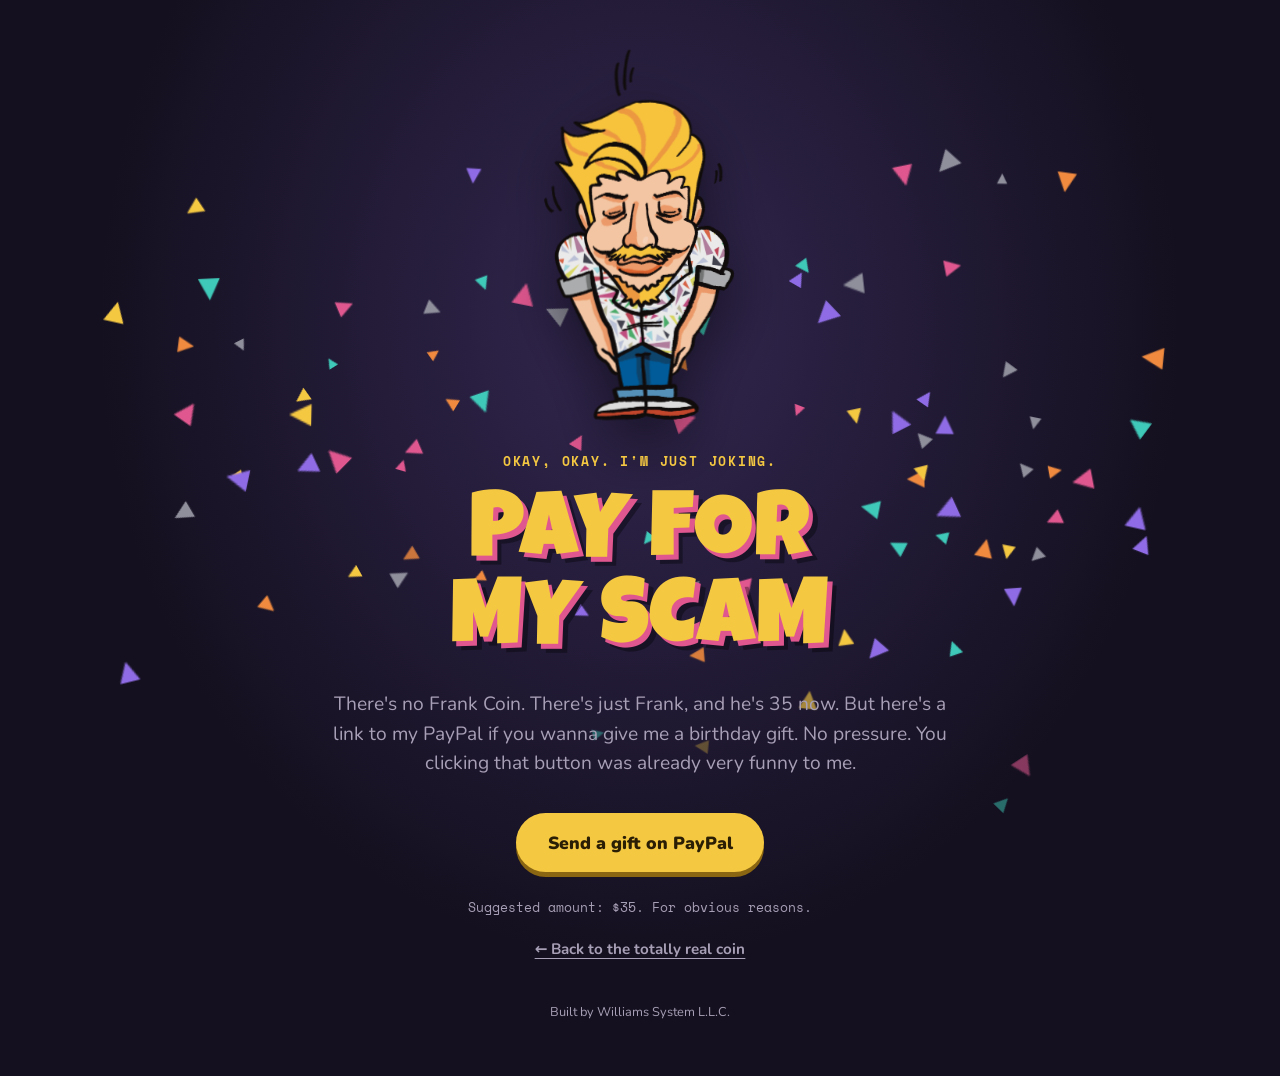
==== gotcha.html @ 5fcf13d9 "Frank Coin: joke meme-coin site for Frank's 35th birthday Landing page with fake tokenomics, chart, " ====
<!doctype html>
<html lang="en">
<head>
<meta charset="utf-8">
<meta name="viewport" content="width=device-width,initial-scale=1,viewport-fit=cover">
<title>Pay for my Scam — Frank Coin</title>
<meta name="description" content="Okay, I'm just joking. There's no Frank Coin. But here's my PayPal if you wanna give me a birthday gift.">
<meta property="og:type" content="website">
<meta property="og:title" content="Frank Coin ($FRANK) — 35th Anniversary Edition">
<meta property="og:description" content="The first cryptocurrency backed entirely by one 35-year-old man. Fully decentralized, except for the part where it's just Frank.">
<meta property="og:url" content="https://lwilliams027.github.io/frank-coin/gotcha.html">
<meta property="og:image" content="https://lwilliams027.github.io/frank-coin/assets/og.png">
<meta name="twitter:card" content="summary_large_image">
<link rel="icon" href="assets/favicon.png" type="image/png">
<link rel="preconnect" href="https://fonts.googleapis.com">
<link rel="preconnect" href="https://fonts.gstatic.com" crossorigin>
<link rel="stylesheet" href="https://fonts.googleapis.com/css2?family=Luckiest+Guy&family=Nunito:wght@400;700;900&family=Space+Mono:wght@400;700&display=swap">
<link rel="stylesheet" href="assets/style.css">
<style>html,body{height:100%}</style>
</head>
<body>

<main class="gift">
  <div class="confetti" id="confetti" aria-hidden="true"></div>
  <div class="gift-inner">
    <img class="gift-mascot" id="mascot" src="assets/frank.png" alt="Frank, bowing" width="1080" height="2023">
    <p class="eyebrow" data-rv>Okay, okay. I'm just joking.</p>
    <h1 class="display" data-rv>Pay for my Scam</h1>
    <p class="lede" data-rv>There's no Frank Coin. There's just Frank, and he's 35 now. But here's a link to my <span id="payWord">PayPal</span> if you wanna give me a birthday gift. No pressure. You clicking that button was already very funny to me.</p>
    <div class="pay-row">
      <a class="btn btn-gold btn-lg" id="paypalBtn" data-rv href="#">Send a gift on PayPal</a>
      <a class="btn btn-teal btn-lg" id="venmoBtn" data-rv href="#" hidden>Send a gift on Venmo</a>
    </div>
    <p class="fine" data-rv>Suggested amount: $35. For obvious reasons.</p>
    <a class="link" href="index.html" data-rv>← Back to the totally real coin</a>
    <p class="gift-credit" data-rv>Built by Williams System L.L.C.</p>
  </div>
</main>

<script src="https://cdnjs.cloudflare.com/ajax/libs/gsap/3.12.5/gsap.min.js"></script>
<script>
(function () {
  /* ====== SET THESE ====== */
  var PAYPAL_EMAIL = 'thebrickler@cunicul.us';
  var VENMO_HANDLE = '';   // e.g. 'Frank-Smith-1' from venmo.com/u/Frank-Smith-1 — leave empty to hide the Venmo button
  /* ======================= */

  var paypalBtn = document.getElementById('paypalBtn');
  paypalBtn.href = 'https://www.paypal.com/cgi-bin/webscr?cmd=_xclick&business=' + encodeURIComponent(PAYPAL_EMAIL) +
    '&item_name=' + encodeURIComponent("Frank's 35th birthday gift") + '&currency_code=USD';
  var venmoBtn = document.getElementById('venmoBtn');
  if (VENMO_HANDLE) {
    venmoBtn.href = 'https://venmo.com/u/' + encodeURIComponent(VENMO_HANDLE);
    venmoBtn.hidden = false;
    document.getElementById('payWord').textContent = 'PayPal or Venmo';
  }

  var reduce = window.matchMedia('(prefers-reduced-motion: reduce)').matches;
  if (typeof gsap === 'undefined' || reduce) return;

  var confetti = document.getElementById('confetti');
  var colors = ['#3EC9B8', '#E0578F', '#F08A3E', '#8F6CE6', '#F5C842', '#8f8f9c'];
  function burst() {
    var frag = document.createDocumentFragment(), pieces = [];
    for (var i = 0; i < 90; i++) {
      var d = document.createElement('span');
      d.className = 'piece';
      d.style.background = colors[i % colors.length];
      frag.appendChild(d); pieces.push(d);
    }
    confetti.appendChild(frag);
    var h = window.innerHeight;
    pieces.forEach(function (d) {
      var dx = gsap.utils.random(-520, 520), up = gsap.utils.random(220, 720);
      gsap.timeline({ onComplete: function () { d.remove(); } })
        .set(d, { x: 0, y: 0, rotation: gsap.utils.random(0, 360), scale: gsap.utils.random(.7, 1.6) })
        .to(d, { x: dx, y: -up, duration: gsap.utils.random(.6, 1), ease: 'power2.out' })
        .to(d, { y: h * .6, x: dx + gsap.utils.random(-90, 90), rotation: '+=' + gsap.utils.random(180, 720), duration: gsap.utils.random(1.4, 2.2), ease: 'power1.in' }, '-=0.15')
        .to(d, { opacity: 0, duration: .4 }, '-=0.4');
    });
  }

  gsap.timeline()
    .from('#mascot', { y: 240, scale: .5, opacity: 0, duration: .9, ease: 'back.out(1.4)' })
    .add(burst, '-=0.45')
    .from('[data-rv]', { y: 24, opacity: 0, duration: .5, stagger: .09, ease: 'power2.out' }, '-=0.5')
    .from('#paypalBtn, #venmoBtn:not([hidden])', { scale: .6, duration: .5, ease: 'back.out(2.5)' }, '-=0.35')
    .add(function () {
      gsap.to('#mascot', { y: -10, rotation: 1.5, duration: 2.4, yoyo: true, repeat: -1, ease: 'sine.inOut' });
    });
})();
</script>
</body>
</html>
---- assets/style.css ----
/* Frank Coin — shared styles */
:root{
  --bg:#14101f; --bg-2:#1d1730; --bg-3:#282047;
  --ink:#F7F1E6; --muted:#A79FB5; --line:rgba(247,241,230,.13);
  --gold:#F5C842; --gold-2:#D9A62A; --gold-shadow:#8a6612; --gold-ink:#2a1e05;
  --teal:#3EC9B8; --teal-ink:#062a26; --pink:#E0578F; --purple:#8F6CE6; --orange:#F08A3E; --up:#4ADE80;
  --c1:#B58819; --c2:#8F6CE6; --c3:#1E9E8F;
  --display:'Luckiest Guy','Impact','Arial Black',sans-serif;
  --body:'Nunito','Segoe UI',system-ui,sans-serif;
  --mono:'Space Mono','Consolas','Courier New',monospace;
  --gutter:clamp(16px,4vw,40px);
  color-scheme:dark;
}
html,body{background:var(--bg)}
body{margin:0;color:var(--ink);font-family:var(--body);font-size:17px;line-height:1.55;-webkit-font-smoothing:antialiased}
*,*::before,*::after{box-sizing:border-box}
img{max-width:100%;display:block}
a{color:inherit}
[hidden]{display:none!important}
:focus-visible{outline:3px solid var(--gold);outline-offset:3px;border-radius:6px}
.wrap{max-width:1120px;margin-inline:auto;padding-inline:var(--gutter)}
.display{font-family:var(--display);font-weight:400;line-height:.95;text-transform:uppercase;letter-spacing:.01em;text-wrap:balance;margin:0}
.mono{font-family:var(--mono);font-variant-numeric:tabular-nums}
.eyebrow{font:700 .8rem var(--mono);letter-spacing:.14em;text-transform:uppercase;color:var(--gold);margin:0 0 14px}
.lede{font-size:1.15rem;max-width:34em;color:var(--muted);margin:0}
.lede strong{color:var(--ink)}
section{padding-block:clamp(56px,8vw,96px)}
h2.display{font-size:clamp(34px,5.5vw,60px);color:var(--ink);text-shadow:.06em .06em 0 var(--purple);margin-bottom:12px}
.sub{color:var(--muted);max-width:40em;margin:0 0 36px}

/* buttons */
.btn{display:inline-flex;align-items:center;justify-content:center;gap:.5em;font:900 1rem var(--body);padding:.85em 1.5em;border-radius:999px;border:0;cursor:pointer;text-decoration:none;color:var(--ink);background:transparent;transition:transform .15s ease,box-shadow .15s ease;white-space:nowrap}
.btn-gold{background:var(--gold);color:var(--gold-ink);box-shadow:0 5px 0 var(--gold-shadow)}
.btn-gold:hover{transform:translateY(-2px);box-shadow:0 7px 0 var(--gold-shadow)}
.btn-gold:active{transform:translateY(3px);box-shadow:0 2px 0 var(--gold-shadow)}
.btn-teal{background:var(--teal);color:var(--teal-ink);box-shadow:0 5px 0 #1a6f64}
.btn-teal:hover{transform:translateY(-2px);box-shadow:0 7px 0 #1a6f64}
.btn-ghost{box-shadow:inset 0 0 0 2px var(--line)}
.btn-ghost:hover{box-shadow:inset 0 0 0 2px var(--gold);color:var(--gold)}
.btn-lg{font-size:1.1rem;padding:1em 1.8em}
.btn-sm{font-size:.9rem;padding:.6em 1.1em}
.link{background:none;border:0;color:var(--muted);font:700 .95rem var(--body);cursor:pointer;text-decoration:underline;text-underline-offset:4px;padding:8px;display:inline-block}
.link:hover{color:var(--gold)}

/* nav */
.nav{position:sticky;top:env(safe-area-inset-top,0px);z-index:20;background:rgba(20,16,31,.84);backdrop-filter:blur(12px);border-bottom:1px solid var(--line)}
.nav-inner{display:flex;align-items:center;gap:20px;min-height:66px}
.brand{display:flex;align-items:center;gap:10px;text-decoration:none;font-family:var(--display);font-size:1.35rem;letter-spacing:.02em;color:var(--gold)}
.brand b{color:var(--ink);font-weight:400}
.coin{--d:40px;width:var(--d);height:var(--d);border-radius:50%;flex:none;background:#3b2c62 url(frank.png) no-repeat;background-size:100% auto;background-position:0 calc(var(--d) * -.22);box-shadow:inset 0 0 0 3px var(--gold),inset 0 0 0 5px var(--gold-2),0 0 0 1px var(--gold-shadow),0 0 18px rgba(245,200,66,.35)}
.nav-links{display:flex;gap:22px;margin-left:auto;font-weight:700;font-size:.95rem}
.nav-links a{text-decoration:none;color:var(--muted)}
.nav-links a:hover{color:var(--gold)}
@media (max-width:760px){.nav-links{display:none}.nav-inner{justify-content:space-between}}

/* ticker */
.ticker{overflow:hidden;background:var(--gold);color:var(--gold-ink);border-bottom:3px solid var(--gold-shadow)}
.ticker-track{display:flex;width:max-content;gap:0}
.ticker-track span{font:700 .82rem var(--mono);letter-spacing:.06em;text-transform:uppercase;padding:9px 22px;border-right:2px solid rgba(42,30,5,.25);white-space:nowrap}
.ticker-track .up{color:#0d5a2a;font-style:normal}

/* hero */
.hero{display:grid;grid-template-columns:1.05fr .95fr;gap:32px;align-items:center;padding-block:clamp(32px,6vw,72px) clamp(24px,4vw,48px)}
.hero h1{font-size:clamp(64px,12vw,148px);color:var(--gold);text-shadow:.05em .05em 0 var(--purple),.1em .1em 0 rgba(0,0,0,.35)}
.hero h1 .w{display:inline-block}
.hero .lede{margin:20px 0 28px}
.cta-row{display:flex;flex-wrap:wrap;gap:14px;align-items:center}
.ca{display:flex;align-items:center;gap:10px;margin-top:26px;padding:8px 8px 8px 14px;border:1px dashed var(--line);border-radius:12px;background:var(--bg-2);max-width:100%}
.ca-label{font:700 .7rem var(--mono);letter-spacing:.12em;text-transform:uppercase;color:var(--muted);flex:none}
.ca code{font:.82rem var(--mono);color:var(--teal);overflow:hidden;text-overflow:ellipsis;white-space:nowrap;min-width:0}
.ca button{flex:none;font:900 .8rem var(--body);background:var(--bg-3);color:var(--ink);border:0;border-radius:8px;padding:8px 12px;cursor:pointer}
.ca button:hover{background:var(--purple)}
.hero-art{position:relative;display:grid;place-items:center;min-height:320px}
.rays{position:absolute;left:50%;top:50%;translate:-50% -50%;width:min(90%,520px);aspect-ratio:1;border-radius:50%;background:repeating-conic-gradient(from 0deg,rgba(245,200,66,.10) 0 9deg,transparent 9deg 18deg);mask:radial-gradient(closest-side,#000 40%,transparent 100%);-webkit-mask:radial-gradient(closest-side,#000 40%,transparent 100%)}
.glow{position:absolute;left:50%;top:50%;translate:-50% -50%;width:70%;aspect-ratio:1;border-radius:50%;background:radial-gradient(closest-side,rgba(245,200,66,.38),rgba(224,87,143,.12) 60%,transparent 100%);filter:blur(12px)}
.mascot{position:relative;height:clamp(340px,52vw,600px);width:auto;filter:drop-shadow(0 24px 30px rgba(0,0,0,.5))}
.caption{position:relative;font:.78rem var(--mono);color:var(--muted);text-align:center;margin:6px 0 0}
@media (max-width:820px){.hero{grid-template-columns:1fr}.hero-art{order:-1;min-height:0}.mascot{height:clamp(280px,60vw,380px)}}

/* stats */
.stats{display:grid;grid-template-columns:repeat(4,1fr);gap:2px;background:var(--line);border:1px solid var(--line);border-radius:18px;overflow:hidden;padding:0}
.stat{background:var(--bg-2);padding:22px 20px;display:grid;gap:4px}
.stat-label{font:700 .72rem var(--mono);letter-spacing:.12em;text-transform:uppercase;color:var(--muted)}
.stat-value{font:700 clamp(1.2rem,3vw,2rem) var(--mono);font-variant-numeric:tabular-nums;color:var(--ink);line-height:1.1;overflow-wrap:anywhere}
.stat-note{font-size:.85rem;color:var(--muted)}
.stat-note.up{color:var(--up);font-family:var(--mono);font-weight:700}
@media (max-width:760px){.stats{grid-template-columns:1fr 1fr}}

/* whitepaper */
.paper{display:grid;grid-template-columns:repeat(3,1fr);gap:20px}
.paper article{padding:24px;border-radius:16px;background:var(--bg-2);border:1px solid var(--line)}
.paper h3{font-family:var(--mono);font-size:.78rem;letter-spacing:.12em;text-transform:uppercase;color:var(--teal);margin:0 0 10px}
.paper p{margin:0;color:var(--muted)}
.paper p strong{color:var(--ink)}
@media (max-width:760px){.paper{grid-template-columns:1fr}}

/* chart */
.chart-card{background:var(--bg-2);border:1px solid var(--line);border-radius:18px;padding:22px 22px 14px}
.chart-head{display:flex;flex-wrap:wrap;justify-content:space-between;align-items:baseline;gap:10px;margin-bottom:6px}
.chart-head h3{margin:0;font:900 1.05rem var(--body)}
.chart-head .range{font:700 .75rem var(--mono);color:var(--muted);letter-spacing:.08em;text-transform:uppercase}
.chart-wrap{position:relative}
.chart-wrap svg{width:100%;height:auto;display:block;touch-action:pan-y}
.chart-wrap .axis{font:11px var(--mono);fill:var(--muted)}
.chart-wrap .grid{stroke:var(--line);stroke-width:1}
.chart-wrap .price{fill:none;stroke:var(--up);stroke-width:2;stroke-linejoin:round;stroke-linecap:round}
.chart-wrap .area{fill:url(#areaFill)}
.chart-wrap .endlabel{font:700 12px var(--mono);fill:var(--ink)}
.chart-wrap .cross{stroke:var(--muted);stroke-width:1;stroke-dasharray:3 3;opacity:0}
.tip{position:absolute;pointer-events:none;background:var(--bg-3);border:1px solid var(--line);padding:8px 10px;border-radius:8px;font:12px/1.4 var(--mono);color:var(--ink);transform:translate(-50%,calc(-100% - 12px));opacity:0;transition:opacity .12s;box-shadow:0 8px 24px rgba(0,0,0,.4);max-width:260px;width:max-content}
.tip b{color:var(--up)}
.tip em{display:block;font-style:normal;color:var(--muted);margin-top:2px}
.events{display:flex;flex-wrap:wrap;gap:8px 18px;margin:12px 0 0;padding:0;list-style:none;font-size:.85rem;color:var(--muted)}
.events li::before{content:"";display:inline-block;width:8px;height:8px;border-radius:50%;background:var(--bg-2);box-shadow:0 0 0 2px var(--up);margin-right:8px;vertical-align:1px}

/* tokenomics */
.tok{display:grid;grid-template-columns:auto 1fr;gap:40px;align-items:center;background:var(--bg-2);border:1px solid var(--line);border-radius:18px;padding:28px}
.donut{position:relative;width:min(100%,260px);aspect-ratio:1}
.donut svg{width:100%;height:100%;display:block}
.donut .center{position:absolute;inset:0;display:grid;place-content:center;text-align:center;line-height:1.1}
.donut .center .big{font:700 1.5rem var(--mono);color:var(--ink)}
.donut .center .small{font:700 .68rem var(--mono);letter-spacing:.1em;text-transform:uppercase;color:var(--muted);margin-top:4px}
.legend{list-style:none;margin:0;padding:0;display:grid;gap:10px}
.legend li{display:grid;grid-template-columns:14px 1fr auto;gap:12px;align-items:baseline;padding:12px 0;border-bottom:1px solid var(--line)}
.legend li:last-child{border-bottom:0}
.legend .sw{width:14px;height:14px;border-radius:4px;align-self:center}
.legend .name{font-weight:700}
.legend .name small{display:block;font-weight:400;color:var(--muted);font-size:.85rem}
.legend .val{font:700 1.05rem var(--mono);font-variant-numeric:tabular-nums}
@media (max-width:760px){.tok{grid-template-columns:1fr;justify-items:center}}

/* roadmap */
.road{list-style:none;margin:0;padding:0;display:grid;gap:0;position:relative}
.road::before{content:"";position:absolute;left:19px;top:20px;bottom:20px;width:2px;background:var(--line)}
.road li{display:grid;grid-template-columns:40px 1fr;gap:18px;padding:16px 0;position:relative}
.road .dot{width:40px;height:40px;border-radius:50%;display:grid;place-items:center;font:700 .85rem var(--mono);background:var(--bg-3);border:2px solid var(--line);color:var(--muted);position:relative;z-index:1}
.road li.done .dot{background:var(--up);border-color:var(--up);color:#062a12}
.road li.now .dot{background:var(--gold);border-color:var(--gold);color:var(--gold-ink);box-shadow:0 0 0 6px rgba(245,200,66,.2)}
.road h3{margin:6px 0 4px;font:900 1.15rem var(--body)}
.road p{margin:0;color:var(--muted)}
.pill{display:inline-block;font:700 .68rem var(--mono);letter-spacing:.1em;text-transform:uppercase;padding:3px 9px;border-radius:999px;margin-left:8px;vertical-align:middle;background:var(--bg-3);color:var(--muted)}
.road li.done .pill{background:rgba(74,222,128,.15);color:var(--up)}
.road li.now .pill{background:rgba(245,200,66,.18);color:var(--gold)}

/* how to buy */
.steps{display:grid;grid-template-columns:repeat(3,1fr);gap:20px}
.step{background:var(--bg-2);border:1px solid var(--line);border-radius:18px;padding:26px;display:grid;gap:10px;align-content:start}
.step .n{font-family:var(--display);font-size:2.6rem;color:var(--gold);text-shadow:.06em .06em 0 var(--purple);line-height:1}
.step h3{margin:0;font:900 1.2rem var(--body)}
.step p{margin:0;color:var(--muted)}
.step .btn{justify-self:start;margin-top:6px}
@media (max-width:760px){.steps{grid-template-columns:1fr}}

/* testimonials */
.quotes{display:grid;grid-template-columns:repeat(3,1fr);gap:20px}
.quote{padding:26px;border-radius:18px;background:var(--bg-2);border:1px solid var(--line);display:grid;gap:14px;margin:0}
.quote p{margin:0;font-size:1.2rem;font-weight:700;line-height:1.35}
.quote p::before{content:"\201C";color:var(--pink);font-family:var(--display);font-size:1.6em;line-height:0;margin-right:4px;vertical-align:-.2em}
.quote cite{font-style:normal;color:var(--muted);font-size:.9rem}
.quote .stars{color:var(--gold);letter-spacing:2px;font-size:.9rem}
@media (max-width:760px){.quotes{grid-template-columns:1fr}}

/* final cta */
.final{text-align:center;background:linear-gradient(180deg,var(--bg) 0%,var(--bg-2) 100%);border-top:1px solid var(--line)}
.final h2{text-shadow:.06em .06em 0 var(--pink)}
.final .lede{margin:0 auto 28px}

/* footer */
footer{border-top:1px solid var(--line);padding-block:36px calc(36px + env(safe-area-inset-bottom,0px));font-size:.85rem;color:var(--muted)}
footer .wrap{display:grid;gap:14px}
footer p{margin:0;max-width:70em}
footer .credit{color:var(--ink);font-weight:700}

/* toast */
.toast{position:fixed;left:50%;bottom:calc(24px + env(safe-area-inset-bottom,0px));translate:-50% 0;background:var(--gold);color:var(--gold-ink);font:900 .95rem var(--body);padding:12px 18px;border-radius:12px;box-shadow:0 10px 30px rgba(0,0,0,.4);opacity:0;pointer-events:none;z-index:60;white-space:nowrap}

/* gotcha page */
.gift{min-height:100%;display:grid;place-items:center;position:relative;background:radial-gradient(ellipse at 50% 30%,rgba(143,108,230,.25),transparent 60%),var(--bg);padding:calc(env(safe-area-inset-top,0px) + 40px) var(--gutter) calc(env(safe-area-inset-bottom,0px) + 40px)}
.gift-inner{position:relative;z-index:2;max-width:640px;margin:0 auto;text-align:center;display:grid;justify-items:center;gap:8px}
.gift-mascot{height:min(44vh,420px);width:auto;filter:drop-shadow(0 24px 30px rgba(0,0,0,.5));margin-bottom:8px}
.gift h1{font-size:clamp(44px,9vw,92px);color:var(--gold);text-shadow:.05em .05em 0 var(--pink),.1em .1em 0 rgba(0,0,0,.35)}
.gift .lede{margin:14px 0 26px;font-size:1.2rem}
.pay-row{display:flex;flex-wrap:wrap;justify-content:center;gap:14px}
.fine{font:.8rem var(--mono);color:var(--muted);margin:18px 0 6px}
.confetti{position:fixed;inset:0;overflow:hidden;pointer-events:none;z-index:1}
.piece{position:absolute;left:50%;top:60%;width:14px;height:14px;clip-path:polygon(50% 0,100% 100%,0 100%);will-change:transform}
.gift-credit{position:relative;z-index:2;margin-top:28px;font-size:.8rem;color:var(--muted)}

@media (prefers-reduced-motion:reduce){
  .btn{transition:none}
  .ticker-track{flex-wrap:wrap;width:auto}
}
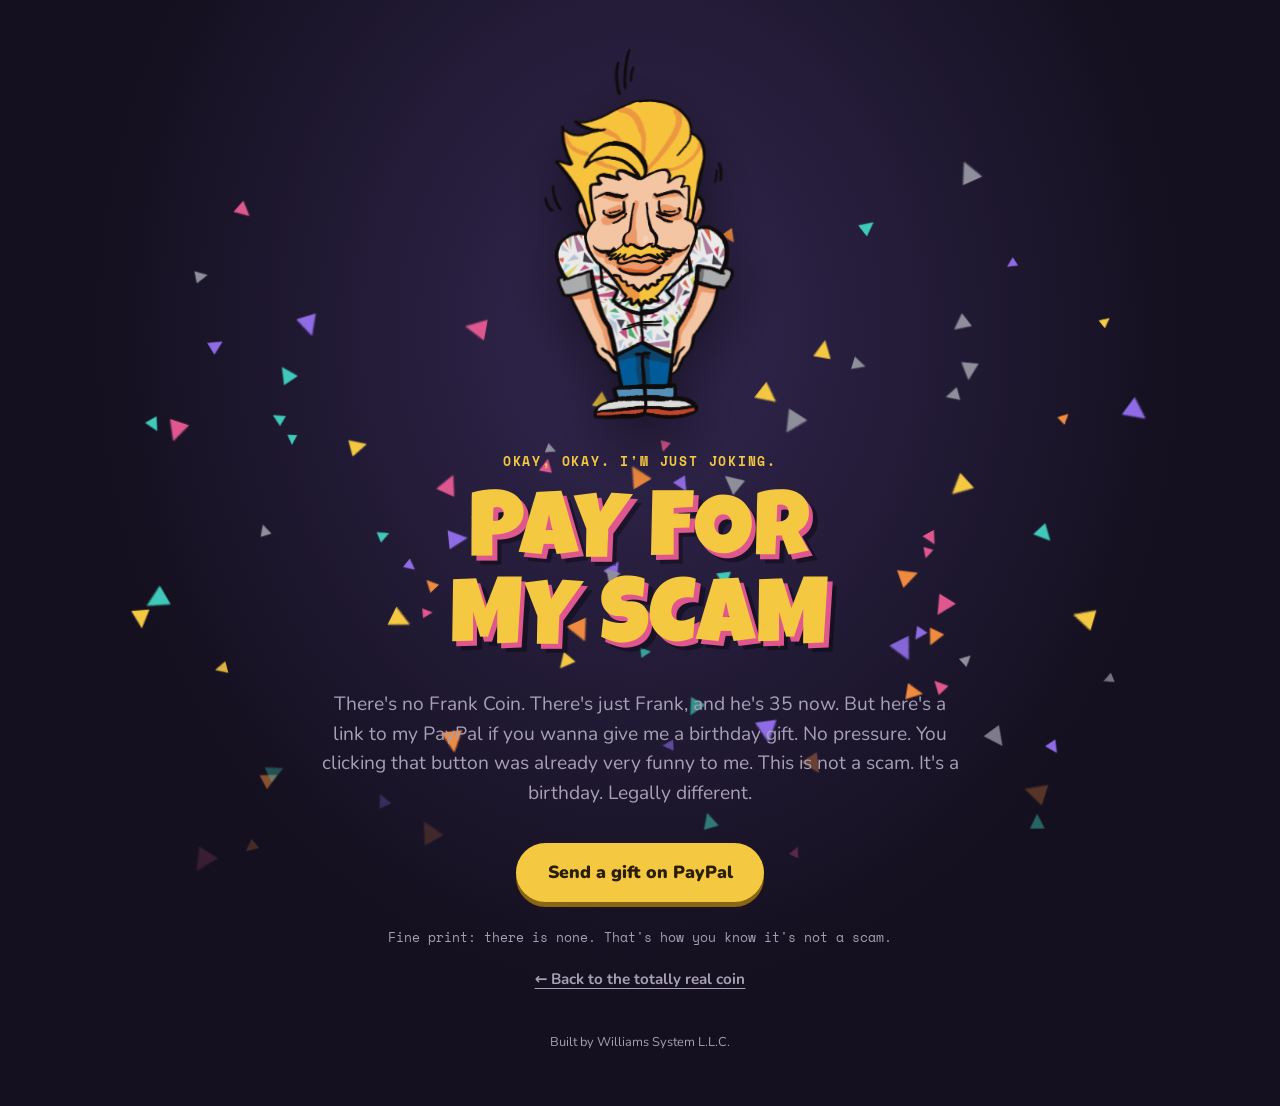
==== commit 78f74d9a: "﻿Add not-a-scam jokes and drop the suggested amount Ticker lines, hero trust badges, a Trust & Safet" ====
--- a/gotcha.html
+++ b/gotcha.html
@@ -4,7 +4,7 @@
 <meta charset="utf-8">
 <meta name="viewport" content="width=device-width,initial-scale=1,viewport-fit=cover">
 <title>Pay for my Scam — Frank Coin</title>
-<meta name="description" content="Okay, I'm just joking. There's no Frank Coin. But here's my PayPal if you wanna give me a birthday gift.">
+<meta name="description" content="Okay, I'm just joking. There's no Frank Coin. But here's my PayPal if you wanna give me a birthday gift. Not a scam.">
 <meta property="og:type" content="website">
 <meta property="og:title" content="Frank Coin ($FRANK) — 35th Anniversary Edition">
 <meta property="og:description" content="The first cryptocurrency backed entirely by one 35-year-old man. Fully decentralized, except for the part where it's just Frank.">
@@ -26,12 +26,12 @@
     <img class="gift-mascot" id="mascot" src="assets/frank.png" alt="Frank, bowing" width="1080" height="2023">
     <p class="eyebrow" data-rv>Okay, okay. I'm just joking.</p>
     <h1 class="display" data-rv>Pay for my Scam</h1>
-    <p class="lede" data-rv>There's no Frank Coin. There's just Frank, and he's 35 now. But here's a link to my <span id="payWord">PayPal</span> if you wanna give me a birthday gift. No pressure. You clicking that button was already very funny to me.</p>
+    <p class="lede" data-rv>There's no Frank Coin. There's just Frank, and he's 35 now. But here's a link to my <span id="payWord">PayPal</span> if you wanna give me a birthday gift. No pressure. You clicking that button was already very funny to me. This is not a scam. It's a birthday. Legally different.</p>
     <div class="pay-row">
       <a class="btn btn-gold btn-lg" id="paypalBtn" data-rv href="#">Send a gift on PayPal</a>
       <a class="btn btn-teal btn-lg" id="venmoBtn" data-rv href="#" hidden>Send a gift on Venmo</a>
     </div>
-    <p class="fine" data-rv>Suggested amount: $35. For obvious reasons.</p>
+    <p class="fine" data-rv>Fine print: there is none. That's how you know it's not a scam.</p>
     <a class="link" href="index.html" data-rv>← Back to the totally real coin</a>
     <p class="gift-credit" data-rv>Built by Williams System L.L.C.</p>
   </div>
--- a/assets/style.css
+++ b/assets/style.css
@@ -151,6 +151,24 @@
 .step .btn{justify-self:start;margin-top:6px}
 @media (max-width:760px){.steps{grid-template-columns:1fr}}
 
+/* trust & safety */
+.trust{display:flex;flex-wrap:wrap;gap:10px;margin:0 0 14px;padding:0;list-style:none}
+.hero-trust{margin:18px 0 0}
+.badge{display:inline-flex;align-items:center;gap:8px;font:700 .74rem var(--mono);letter-spacing:.06em;text-transform:uppercase;padding:7px 13px;border-radius:999px;border:1px solid var(--line);background:var(--bg-2);color:var(--ink)}
+.badge::before{content:"\2713";color:var(--up);font-weight:900}
+.footnotes{font:.72rem/1.7 var(--mono);color:var(--muted);margin:0 0 28px;padding:0;list-style:none}
+.faq{display:grid;gap:10px}
+.faq details{background:var(--bg-2);border:1px solid var(--line);border-radius:14px;padding:0 22px}
+.faq details[open]{border-color:rgba(245,200,66,.45)}
+.faq summary{cursor:pointer;list-style:none;display:flex;justify-content:space-between;align-items:center;gap:16px;padding:18px 0;font:900 1.05rem var(--body)}
+.faq summary::-webkit-details-marker{display:none}
+.faq summary::after{content:"+";font-family:var(--display);font-size:1.5rem;line-height:1;color:var(--gold);flex:none;transition:transform .2s}
+.faq details[open] summary::after{transform:rotate(45deg)}
+.faq details p{margin:0 0 20px;color:var(--muted)}
+.faq .muted{color:var(--muted);font-size:.9em}
+footer .fineprint{font-size:.68rem;line-height:1.55;color:rgba(167,159,181,.7);max-width:84em}
+footer .fineprint strong{color:rgba(167,159,181,.9)}
+
 /* testimonials */
 .quotes{display:grid;grid-template-columns:repeat(3,1fr);gap:20px}
 .quote{padding:26px;border-radius:18px;background:var(--bg-2);border:1px solid var(--line);display:grid;gap:14px;margin:0}
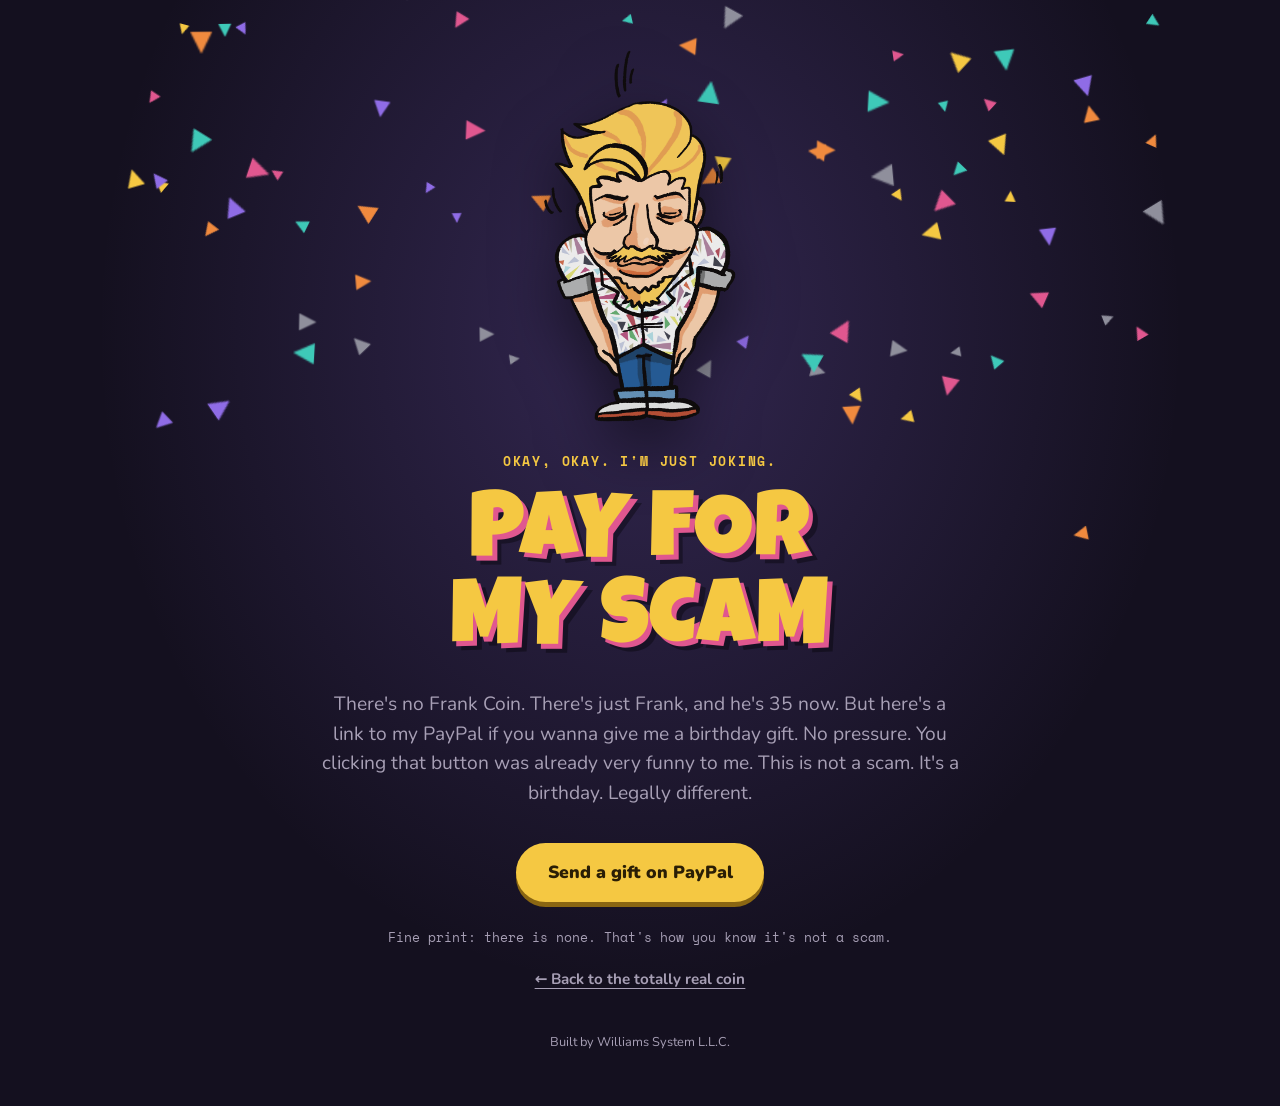
==== commit 0407dd86: "Rebuild the not-a-scam section and optimize for phones Certified-not-a-scam seal that stamps in on s" ====
--- a/gotcha.html
+++ b/gotcha.html
@@ -23,7 +23,7 @@
 <main class="gift">
   <div class="confetti" id="confetti" aria-hidden="true"></div>
   <div class="gift-inner">
-    <img class="gift-mascot" id="mascot" src="assets/frank.png" alt="Frank, bowing" width="1080" height="2023">
+    <img class="gift-mascot" id="mascot" src="assets/frank.png" alt="Frank, bowing" width="720" height="1349">
     <p class="eyebrow" data-rv>Okay, okay. I'm just joking.</p>
     <h1 class="display" data-rv>Pay for my Scam</h1>
     <p class="lede" data-rv>There's no Frank Coin. There's just Frank, and he's 35 now. But here's a link to my <span id="payWord">PayPal</span> if you wanna give me a birthday gift. No pressure. You clicking that button was already very funny to me. This is not a scam. It's a birthday. Legally different.</p>
--- a/assets/style.css
+++ b/assets/style.css
@@ -63,11 +63,12 @@
 .hero{display:grid;grid-template-columns:1.05fr .95fr;gap:32px;align-items:center;padding-block:clamp(32px,6vw,72px) clamp(24px,4vw,48px)}
 .hero h1{font-size:clamp(64px,12vw,148px);color:var(--gold);text-shadow:.05em .05em 0 var(--purple),.1em .1em 0 rgba(0,0,0,.35)}
 .hero h1 .w{display:inline-block}
+.hero-copy,.hero-art{min-width:0}
 .hero .lede{margin:20px 0 28px}
 .cta-row{display:flex;flex-wrap:wrap;gap:14px;align-items:center}
 .ca{display:flex;align-items:center;gap:10px;margin-top:26px;padding:8px 8px 8px 14px;border:1px dashed var(--line);border-radius:12px;background:var(--bg-2);max-width:100%}
 .ca-label{font:700 .7rem var(--mono);letter-spacing:.12em;text-transform:uppercase;color:var(--muted);flex:none}
-.ca code{font:.82rem var(--mono);color:var(--teal);overflow:hidden;text-overflow:ellipsis;white-space:nowrap;min-width:0}
+.ca code{font:.82rem var(--mono);color:var(--teal);overflow:hidden;text-overflow:ellipsis;white-space:nowrap;min-width:0;flex:1 1 0%}
 .ca button{flex:none;font:900 .8rem var(--body);background:var(--bg-3);color:var(--ink);border:0;border-radius:8px;padding:8px 12px;cursor:pointer}
 .ca button:hover{background:var(--purple)}
 .hero-art{position:relative;display:grid;place-items:center;min-height:320px}
@@ -106,6 +107,8 @@
 .chart-wrap .price{fill:none;stroke:var(--up);stroke-width:2;stroke-linejoin:round;stroke-linecap:round}
 .chart-wrap .area{fill:url(#areaFill)}
 .chart-wrap .endlabel{font:700 12px var(--mono);fill:var(--ink)}
+.chart-wrap svg.compact .axis{font-size:13px}
+.chart-wrap svg.compact .endlabel{font-size:14px}
 .chart-wrap .cross{stroke:var(--muted);stroke-width:1;stroke-dasharray:3 3;opacity:0}
 .tip{position:absolute;pointer-events:none;background:var(--bg-3);border:1px solid var(--line);padding:8px 10px;border-radius:8px;font:12px/1.4 var(--mono);color:var(--ink);transform:translate(-50%,calc(-100% - 12px));opacity:0;transition:opacity .12s;box-shadow:0 8px 24px rgba(0,0,0,.4);max-width:260px;width:max-content}
 .tip b{color:var(--up)}
@@ -156,16 +159,45 @@
 .hero-trust{margin:18px 0 0}
 .badge{display:inline-flex;align-items:center;gap:8px;font:700 .74rem var(--mono);letter-spacing:.06em;text-transform:uppercase;padding:7px 13px;border-radius:999px;border:1px solid var(--line);background:var(--bg-2);color:var(--ink)}
 .badge::before{content:"\2713";color:var(--up);font-weight:900}
-.footnotes{font:.72rem/1.7 var(--mono);color:var(--muted);margin:0 0 28px;padding:0;list-style:none}
-.faq{display:grid;gap:10px}
-.faq details{background:var(--bg-2);border:1px solid var(--line);border-radius:14px;padding:0 22px}
-.faq details[open]{border-color:rgba(245,200,66,.45)}
-.faq summary{cursor:pointer;list-style:none;display:flex;justify-content:space-between;align-items:center;gap:16px;padding:18px 0;font:900 1.05rem var(--body)}
-.faq summary::-webkit-details-marker{display:none}
-.faq summary::after{content:"+";font-family:var(--display);font-size:1.5rem;line-height:1;color:var(--gold);flex:none;transition:transform .2s}
-.faq details[open] summary::after{transform:rotate(45deg)}
-.faq details p{margin:0 0 20px;color:var(--muted)}
-.faq .muted{color:var(--muted);font-size:.9em}
+.notscam{display:grid;grid-template-columns:260px 1fr;gap:36px;align-items:center;background:var(--bg-2);border:1px solid var(--line);border-radius:18px;padding:32px;margin-bottom:28px}
+.seal-wrap{width:240px;max-width:100%;margin:0 auto;rotate:-12deg;filter:drop-shadow(0 10px 24px rgba(245,200,66,.25))}
+.seal{width:100%;height:auto;display:block}
+.seal-text{font:700 14px var(--mono);letter-spacing:.08em;fill:var(--gold)}
+.seal-check{font:900 44px var(--body);fill:var(--up)}
+.seal-big{font-family:var(--display);font-size:38px;fill:var(--gold)}
+.seal-small{font:700 9px var(--mono);letter-spacing:.12em;fill:var(--muted)}
+.counter{display:grid;gap:8px;justify-items:start;min-width:0}
+.counter .stat-label{margin:0}
+.count-num{margin:0;font:700 clamp(3rem,8vw,5rem)/1 var(--mono);color:var(--ink)}
+.count-num span{display:inline-block}
+.count-note{margin:0 0 6px;color:var(--muted);max-width:32em}
+.cloud{display:flex;flex-wrap:wrap;gap:6px}
+.mini{font:700 .68rem var(--mono);letter-spacing:.06em;text-transform:uppercase;padding:4px 9px;border-radius:999px;background:rgba(74,222,128,.14);color:var(--up);display:inline-block}
+@media (max-width:760px){.notscam{grid-template-columns:1fr;justify-items:center;text-align:center}.counter{justify-items:center}.cloud{justify-content:center}}
+.check{list-style:none;margin:0 0 28px;padding:0;border:1px solid var(--line);border-radius:18px;overflow:hidden;background:var(--bg-2)}
+.check li{display:grid;grid-template-columns:1fr 1.5fr auto;gap:16px;align-items:center;padding:14px 22px;border-top:1px solid var(--line)}
+.check li:first-child{border-top:0}
+.check li.head{font:700 .72rem var(--mono);letter-spacing:.12em;text-transform:uppercase;color:var(--muted);background:var(--bg-3)}
+.check .flag{font-weight:800}
+.check .ans{color:var(--muted)}
+.check .verdict{display:inline-flex;align-items:center;gap:6px;font:700 .72rem var(--mono);letter-spacing:.08em;text-transform:uppercase;padding:6px 12px;border-radius:999px;background:rgba(74,222,128,.14);color:var(--up);justify-self:end;white-space:nowrap}
+.check .verdict::before{content:"\2713"}
+.check li.total{background:rgba(245,200,66,.08)}
+.check li.total .flag{color:var(--gold)}
+@media (max-width:760px){
+  .check li{grid-template-columns:1fr auto;gap:6px 12px}
+  .check .flag{grid-row:1;grid-column:1}
+  .check .verdict{grid-row:1;grid-column:2}
+  .check .ans{grid-row:2;grid-column:1 / -1}
+  .check li.head span:nth-child(2){display:none}
+}
+.qa{display:grid;grid-template-columns:repeat(2,1fr);gap:16px}
+.qa-card{background:var(--bg-2);border:1px solid var(--line);border-radius:16px;padding:22px 24px}
+.qa-card h3{margin:0 0 8px;font:900 1.05rem var(--body)}
+.qa-card h3::before{content:"Q. ";color:var(--pink);font-family:var(--display);font-weight:400}
+.qa-card p{margin:0;color:var(--muted)}
+.qa-card p::before{content:"A. ";color:var(--gold);font-family:var(--display)}
+@media (max-width:760px){.qa{grid-template-columns:1fr}}
 footer .fineprint{font-size:.68rem;line-height:1.55;color:rgba(167,159,181,.7);max-width:84em}
 footer .fineprint strong{color:rgba(167,159,181,.9)}
 
@@ -204,6 +236,32 @@
 .piece{position:absolute;left:50%;top:60%;width:14px;height:14px;clip-path:polygon(50% 0,100% 100%,0 100%);will-change:transform}
 .gift-credit{position:relative;z-index:2;margin-top:28px;font-size:.8rem;color:var(--muted)}
 
+/* phones */
+@media (max-width:760px){
+  body{font-size:16px}
+  section{padding-block:48px}
+  .nav-inner{min-height:60px}
+  .btn{-webkit-tap-highlight-color:transparent}
+  .btn-sm{min-height:40px}
+  .btn-lg{white-space:normal;text-align:center}
+  .hero{padding-block:12px 24px;gap:14px}
+  .hero .lede{margin:14px 0 22px}
+  .cta-row .btn-lg{width:100%}
+  .ca{margin-top:20px}
+  .chart-card{padding:14px 12px 10px}
+  .events{font-size:.8rem}
+  .tok{padding:20px;gap:24px}
+  .notscam{padding:22px 18px;gap:22px}
+  .seal-wrap{width:200px}
+  .check li{padding:12px 16px}
+  .qa-card,.step,.quote,.paper article{padding:20px}
+  .final .btn-lg{width:100%}
+  .gift-mascot{height:min(32vh,300px)}
+  .gift .lede{font-size:1.05rem}
+  .pay-row{width:100%}
+  .pay-row .btn-lg{width:100%}
+}
+
 @media (prefers-reduced-motion:reduce){
   .btn{transition:none}
   .ticker-track{flex-wrap:wrap;width:auto}
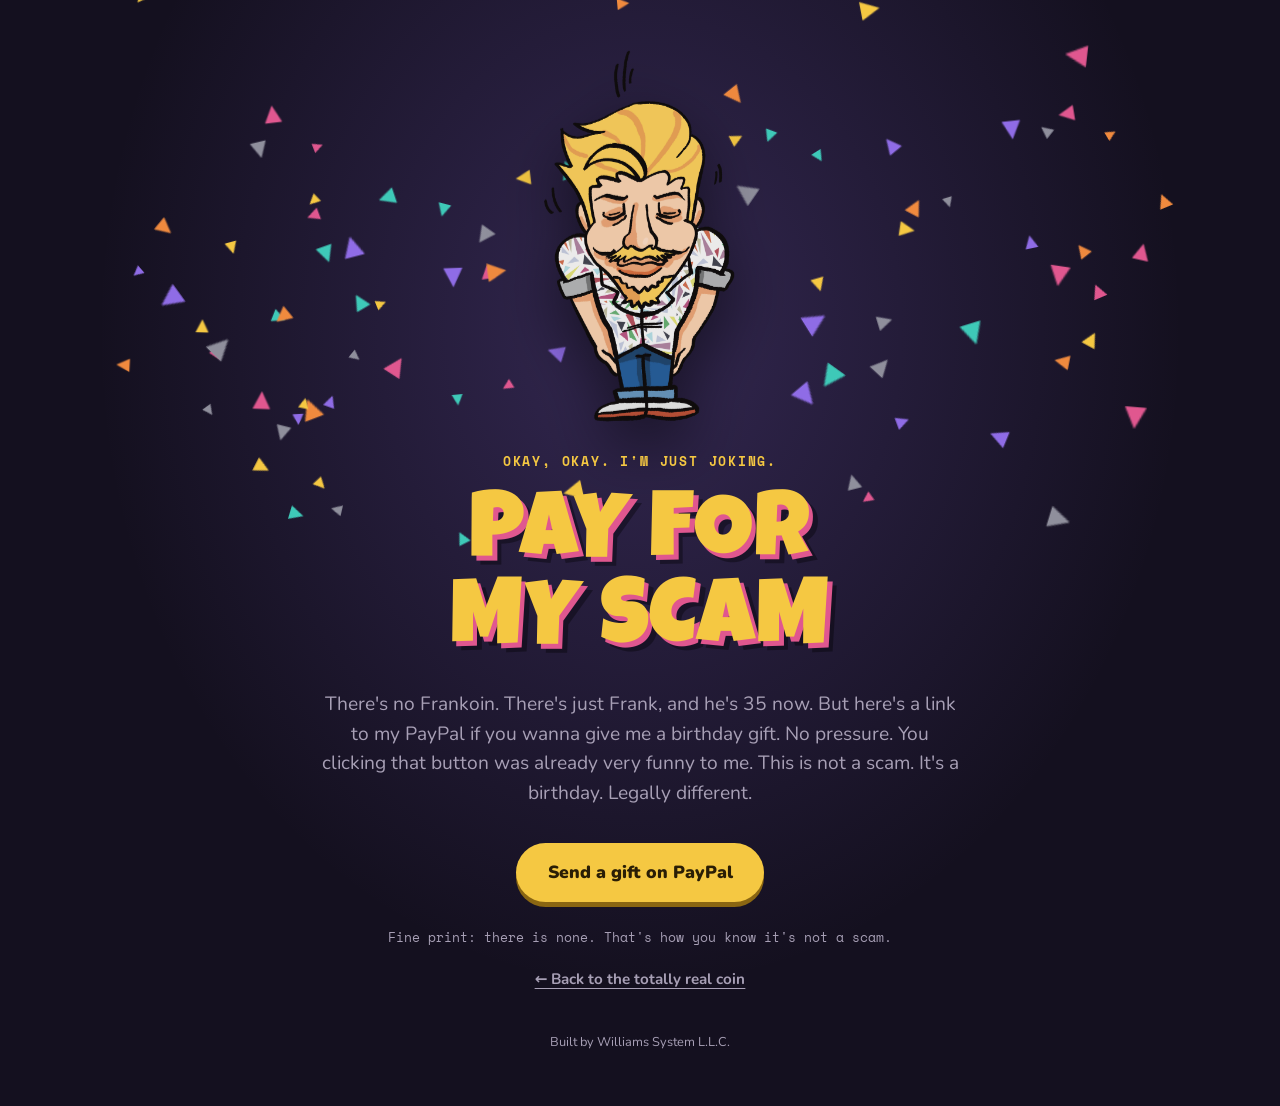
==== commit 9a22e00b: "Rename the coin to Frankoin Titles, meta tags, logo, hero headline, copy, README and the link previe" ====
--- a/gotcha.html
+++ b/gotcha.html
@@ -3,10 +3,10 @@
 <head>
 <meta charset="utf-8">
 <meta name="viewport" content="width=device-width,initial-scale=1,viewport-fit=cover">
-<title>Pay for my Scam — Frank Coin</title>
-<meta name="description" content="Okay, I'm just joking. There's no Frank Coin. But here's my PayPal if you wanna give me a birthday gift. Not a scam.">
+<title>Pay for my Scam — Frankoin</title>
+<meta name="description" content="Okay, I'm just joking. There's no Frankoin. But here's my PayPal if you wanna give me a birthday gift. Not a scam.">
 <meta property="og:type" content="website">
-<meta property="og:title" content="Frank Coin ($FRANK) — 35th Anniversary Edition">
+<meta property="og:title" content="Frankoin ($FRANK) — 35th Anniversary Edition">
 <meta property="og:description" content="The first cryptocurrency backed entirely by one 35-year-old man. Fully decentralized, except for the part where it's just Frank.">
 <meta property="og:url" content="https://lwilliams027.github.io/frank-coin/gotcha.html">
 <meta property="og:image" content="https://lwilliams027.github.io/frank-coin/assets/og.png">
@@ -26,7 +26,7 @@
     <img class="gift-mascot" id="mascot" src="assets/frank.png" alt="Frank, bowing" width="720" height="1349">
     <p class="eyebrow" data-rv>Okay, okay. I'm just joking.</p>
     <h1 class="display" data-rv>Pay for my Scam</h1>
-    <p class="lede" data-rv>There's no Frank Coin. There's just Frank, and he's 35 now. But here's a link to my <span id="payWord">PayPal</span> if you wanna give me a birthday gift. No pressure. You clicking that button was already very funny to me. This is not a scam. It's a birthday. Legally different.</p>
+    <p class="lede" data-rv>There's no Frankoin. There's just Frank, and he's 35 now. But here's a link to my <span id="payWord">PayPal</span> if you wanna give me a birthday gift. No pressure. You clicking that button was already very funny to me. This is not a scam. It's a birthday. Legally different.</p>
     <div class="pay-row">
       <a class="btn btn-gold btn-lg" id="paypalBtn" data-rv href="#">Send a gift on PayPal</a>
       <a class="btn btn-teal btn-lg" id="venmoBtn" data-rv href="#" hidden>Send a gift on Venmo</a>
--- a/assets/style.css
+++ b/assets/style.css
@@ -1,4 +1,4 @@
-/* Frank Coin — shared styles */
+/* Frankoin — shared styles */
 :root{
   --bg:#14101f; --bg-2:#1d1730; --bg-3:#282047;
   --ink:#F7F1E6; --muted:#A79FB5; --line:rgba(247,241,230,.13);
@@ -12,7 +12,10 @@
   color-scheme:dark;
 }
 html,body{background:var(--bg)}
+html{scroll-behavior:smooth}
 body{margin:0;color:var(--ink);font-family:var(--body);font-size:17px;line-height:1.55;-webkit-font-smoothing:antialiased}
+/* anchor jumps land below the sticky header instead of under it */
+main[id],section[id]{scroll-margin-top:calc(76px + env(safe-area-inset-top,0px))}
 *,*::before,*::after{box-sizing:border-box}
 img{max-width:100%;display:block}
 a{color:inherit}
@@ -43,7 +46,7 @@
 .link:hover{color:var(--gold)}
 
 /* nav */
-.nav{position:sticky;top:env(safe-area-inset-top,0px);z-index:20;background:rgba(20,16,31,.84);backdrop-filter:blur(12px);border-bottom:1px solid var(--line)}
+.nav{position:sticky;top:env(safe-area-inset-top,0px);z-index:20;background:rgba(20,16,31,.92);-webkit-backdrop-filter:blur(12px);backdrop-filter:blur(12px);border-bottom:1px solid var(--line)}
 .nav-inner{display:flex;align-items:center;gap:20px;min-height:66px}
 .brand{display:flex;align-items:center;gap:10px;text-decoration:none;font-family:var(--display);font-size:1.35rem;letter-spacing:.02em;color:var(--gold)}
 .brand b{color:var(--ink);font-weight:400}
@@ -54,14 +57,14 @@
 @media (max-width:760px){.nav-links{display:none}.nav-inner{justify-content:space-between}}
 
 /* ticker */
-.ticker{overflow:hidden;background:var(--gold);color:var(--gold-ink);border-bottom:3px solid var(--gold-shadow)}
+.ticker{position:relative;z-index:2;overflow:hidden;background:var(--gold);color:var(--gold-ink);border-bottom:3px solid var(--gold-shadow)}
 .ticker-track{display:flex;width:max-content;gap:0}
 .ticker-track span{font:700 .82rem var(--mono);letter-spacing:.06em;text-transform:uppercase;padding:9px 22px;border-right:2px solid rgba(42,30,5,.25);white-space:nowrap}
 .ticker-track .up{color:#0d5a2a;font-style:normal}
 
 /* hero */
 .hero{display:grid;grid-template-columns:1.05fr .95fr;gap:32px;align-items:center;padding-block:clamp(32px,6vw,72px) clamp(24px,4vw,48px)}
-.hero h1{font-size:clamp(64px,12vw,148px);color:var(--gold);text-shadow:.05em .05em 0 var(--purple),.1em .1em 0 rgba(0,0,0,.35)}
+.hero h1{font-size:clamp(50px,9vw,112px);white-space:nowrap;color:var(--gold);text-shadow:.05em .05em 0 var(--purple),.1em .1em 0 rgba(0,0,0,.35)}
 .hero h1 .w{display:inline-block}
 .hero-copy,.hero-art{min-width:0}
 .hero .lede{margin:20px 0 28px}
@@ -71,9 +74,10 @@
 .ca code{font:.82rem var(--mono);color:var(--teal);overflow:hidden;text-overflow:ellipsis;white-space:nowrap;min-width:0;flex:1 1 0%}
 .ca button{flex:none;font:900 .8rem var(--body);background:var(--bg-3);color:var(--ink);border:0;border-radius:8px;padding:8px 12px;cursor:pointer}
 .ca button:hover{background:var(--purple)}
-.hero-art{position:relative;display:grid;place-items:center;min-height:320px}
-.rays{position:absolute;left:50%;top:50%;translate:-50% -50%;width:min(90%,520px);aspect-ratio:1;border-radius:50%;background:repeating-conic-gradient(from 0deg,rgba(245,200,66,.10) 0 9deg,transparent 9deg 18deg);mask:radial-gradient(closest-side,#000 40%,transparent 100%);-webkit-mask:radial-gradient(closest-side,#000 40%,transparent 100%)}
-.glow{position:absolute;left:50%;top:50%;translate:-50% -50%;width:70%;aspect-ratio:1;border-radius:50%;background:radial-gradient(closest-side,rgba(245,200,66,.38),rgba(224,87,143,.12) 60%,transparent 100%);filter:blur(12px)}
+.hero-art{position:relative;display:grid;place-items:center;min-height:320px;isolation:isolate}
+.hero-art .rays,.hero-art .glow{z-index:-1}
+.rays{position:absolute;left:50%;top:50%;translate:-50% -50%;height:min(100%,520px);width:auto;aspect-ratio:1;border-radius:50%;background:repeating-conic-gradient(from 0deg,rgba(245,200,66,.10) 0 9deg,transparent 9deg 18deg);mask:radial-gradient(closest-side,#000 40%,transparent 100%);-webkit-mask:radial-gradient(closest-side,#000 40%,transparent 100%)}
+.glow{position:absolute;left:50%;top:50%;translate:-50% -50%;height:72%;width:auto;aspect-ratio:1;border-radius:50%;background:radial-gradient(closest-side,rgba(245,200,66,.38),rgba(224,87,143,.12) 60%,transparent 100%);filter:blur(12px)}
 .mascot{position:relative;height:clamp(340px,52vw,600px);width:auto;filter:drop-shadow(0 24px 30px rgba(0,0,0,.5))}
 .caption{position:relative;font:.78rem var(--mono);color:var(--muted);text-align:center;margin:6px 0 0}
 @media (max-width:820px){.hero{grid-template-columns:1fr}.hero-art{order:-1;min-height:0}.mascot{height:clamp(280px,60vw,380px)}}
@@ -110,7 +114,7 @@
 .chart-wrap svg.compact .axis{font-size:13px}
 .chart-wrap svg.compact .endlabel{font-size:14px}
 .chart-wrap .cross{stroke:var(--muted);stroke-width:1;stroke-dasharray:3 3;opacity:0}
-.tip{position:absolute;pointer-events:none;background:var(--bg-3);border:1px solid var(--line);padding:8px 10px;border-radius:8px;font:12px/1.4 var(--mono);color:var(--ink);transform:translate(-50%,calc(-100% - 12px));opacity:0;transition:opacity .12s;box-shadow:0 8px 24px rgba(0,0,0,.4);max-width:260px;width:max-content}
+.tip{position:absolute;z-index:5;pointer-events:none;background:var(--bg-3);border:1px solid var(--line);padding:8px 10px;border-radius:8px;font:12px/1.4 var(--mono);color:var(--ink);transform:translate(-50%,calc(-100% - 12px));opacity:0;transition:opacity .12s;box-shadow:0 8px 24px rgba(0,0,0,.4);max-width:260px;width:max-content}
 .tip b{color:var(--up)}
 .tip em{display:block;font-style:normal;color:var(--muted);margin-top:2px}
 .events{display:flex;flex-wrap:wrap;gap:8px 18px;margin:12px 0 0;padding:0;list-style:none;font-size:.85rem;color:var(--muted)}
@@ -263,6 +267,7 @@
 }
 
 @media (prefers-reduced-motion:reduce){
+  html{scroll-behavior:auto}
   .btn{transition:none}
   .ticker-track{flex-wrap:wrap;width:auto}
 }
